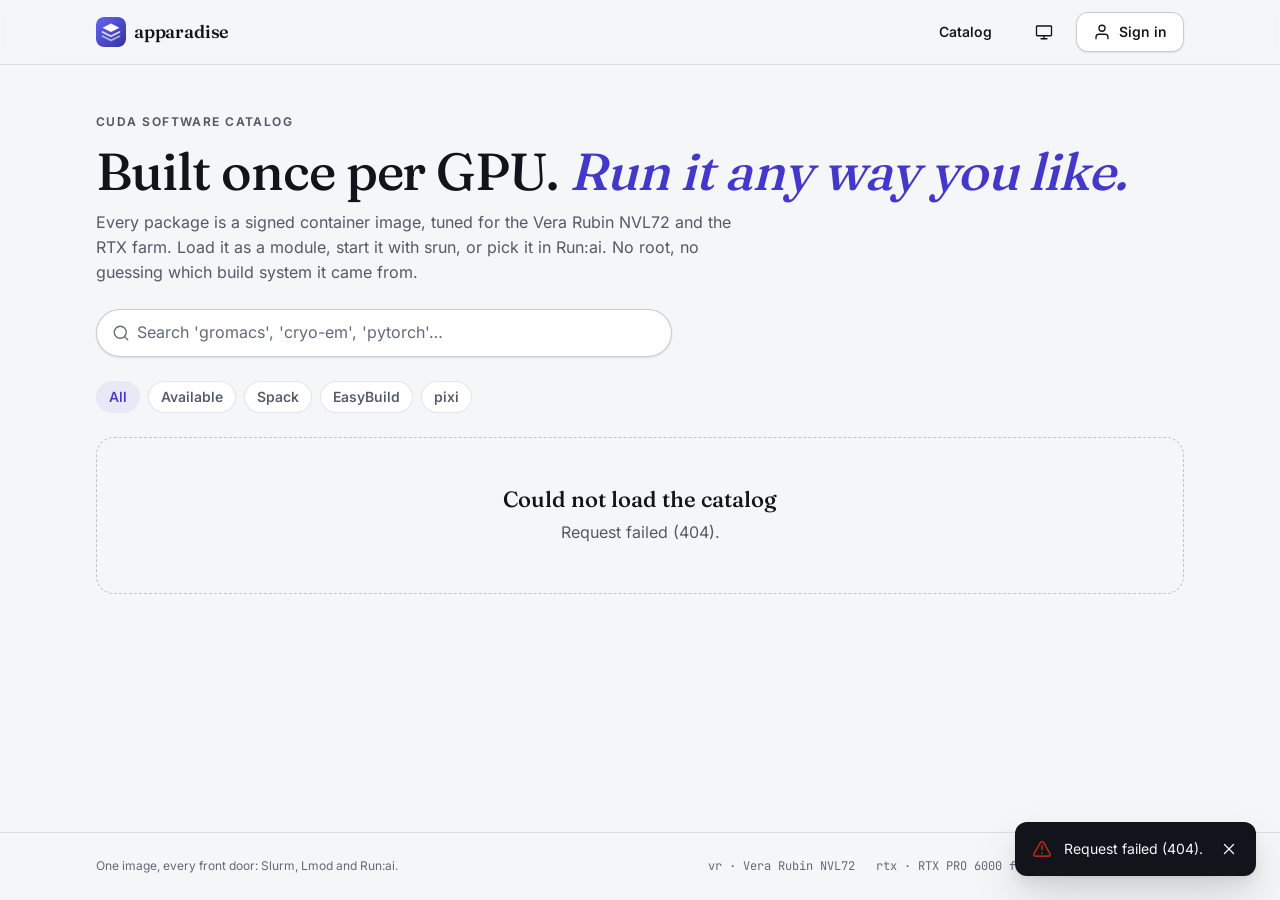
==== web/static/index.html @ 1a0aff16 "Add web app skeleton: settings, DB model, AD login, catalog API and UI Phase 0 foundations plus the " ====
<!doctype html>
<html lang="en">
<head>
  <meta charset="utf-8">
  <meta name="viewport" content="width=device-width, initial-scale=1, viewport-fit=cover">
  <title>apparadise</title>
  <meta name="description" content="CUDA software for the Vera Rubin and RTX clusters, as modules and containers.">
  <meta name="color-scheme" content="light dark">
  <meta name="theme-color" content="#f5f6f8" media="(prefers-color-scheme: light)">
  <meta name="theme-color" content="#08090c" media="(prefers-color-scheme: dark)">
  <link rel="icon" href="img/mark.svg" type="image/svg+xml">
  <link rel="preload" href="fonts/inter.woff2" as="font" type="font/woff2" crossorigin>
  <link rel="stylesheet" href="css/tokens.css">
  <link rel="stylesheet" href="css/base.css">
  <link rel="stylesheet" href="css/components.css">
  <link rel="stylesheet" href="css/login.css">
  <link rel="stylesheet" href="css/app.css">
  <link rel="stylesheet" href="css/catalog.css">
  <script src="js/theme.js"></script>
  <script type="module" src="js/app.js"></script>
</head>
<body>
  <div id="app" aria-live="polite"></div>
  <noscript><p>apparadise needs JavaScript. Please enable it and reload.</p></noscript>
</body>
</html>
---- web/static/css/tokens.css ----
/* Design tokens. Every colour, space, radius, shadow, type size and motion value
   used anywhere in the app comes from here; components never hard-code them.

   Light/dark: colours use light-dark(), driven by `color-scheme`. That follows
   prefers-color-scheme by default, and <html data-theme="light|dark"> forces it
   (set by js/theme.js). */

@font-face {
  font-family: "Inter";
  src: url("../fonts/inter.woff2") format("woff2");
  font-weight: 100 900;
  font-display: swap;
}
@font-face {
  font-family: "JetBrains Mono";
  src: url("../fonts/jbmono.woff2") format("woff2");
  font-weight: 100 800;
  font-display: swap;
}
@font-face {
  font-family: "Fraunces";
  src: url("../fonts/fraunces.woff2") format("woff2");
  font-weight: 100 900;
  font-display: swap;
}

/* Animated glow position on the login stage (progressive enhancement). */
@property --glow-x {
  syntax: "<percentage>";
  inherits: false;
  initial-value: 30%;
}
@property --glow-y {
  syntax: "<percentage>";
  inherits: false;
  initial-value: 20%;
}

:root {
  color-scheme: light dark;

  /* Brand. One accent: indigo #4f46e5. White on it is 6.3:1; text-sized accent
     uses a deeper tone on light surfaces and a lighter one on dark (both >= 4.5:1). */
  --accent: #4f46e5;
  --accent-hover: #4338ca;
  --accent-press: #3730a3;
  --on-accent: #ffffff;
  --accent-text: light-dark(#4338ca, #a5b4fc);
  --accent-soft: light-dark(rgb(79 70 229 / 0.08), rgb(129 140 248 / 0.16));
  --accent-ring: light-dark(#4f46e5, #a5b4fc);

  /* Neutrals (warm, derived; not any institutional palette). */
  --bg: light-dark(#f5f6f8, #08090c);
  --surface: light-dark(#ffffff, #111318);
  --surface-2: light-dark(#eef0f4, #191c23);
  --surface-sunken: light-dark(#e9ecf1, #0c0d11);
  --text: light-dark(#11141a, #eef1f6);
  --text-muted: light-dark(#525a68, #a0a8b8);
  --text-faint: light-dark(#626a78, #8a92a3);
  --border: light-dark(rgb(17 20 26 / 0.11), rgb(240 245 255 / 0.11));
  --border-strong: light-dark(rgb(17 20 26 / 0.22), rgb(240 245 255 / 0.24));

  /* Status */
  --danger: light-dark(#b42318, #ff8f85);
  --danger-bg: light-dark(#fef1ef, rgb(255 110 95 / 0.12));
  --danger-solid: #b42318;
  --on-danger: #ffffff;
  --danger-press: #9a1d13;
  --knob: #ffffff;
  --avatar-from: #6366f1;
  --avatar-to: #4338ca;
  --on-avatar: #ffffff;
  --success: light-dark(#0b6b3a, #5fd897);
  --success-bg: light-dark(#eaf7ef, rgb(95 216 151 / 0.12));
  --warn: light-dark(#8a4b00, #f5b85c);
  --warn-bg: light-dark(#fff4e0, rgb(245 184 92 / 0.12));
  --info: light-dark(#1d5fa8, #8cc4ff);
  --info-bg: light-dark(#e9f2fd, rgb(140 196 255 / 0.12));
  --pending: light-dark(#8b93a3, #5d6577);

  /* Code panel */
  --code-bg: light-dark(#fafbfc, #0b0c10);
  --code-text: light-dark(#1f2430, #e3e8f0);
  --syn-comment: light-dark(#626a78, #8a92a3);
  --syn-section: light-dark(#4338ca, #a5b4fc);
  --syn-key: light-dark(#11141a, #eef1f6);
  --syn-value: light-dark(#0b6b3a, #7fdcaa);
  --syn-punct: light-dark(#626a78, #8a92a3);

  /* Login stage is always dark. */
  --stage: #05060a;
  --stage-text: #eef1f6;
  --stage-muted: #a0a8b8;

  /* Type */
  --font-sans: "Inter", ui-sans-serif, system-ui, -apple-system, "Segoe UI", Roboto, sans-serif;
  --font-display: "Fraunces", ui-serif, Georgia, "Times New Roman", serif;
  --font-mono: "JetBrains Mono", ui-monospace, "SF Mono", Menlo, Consolas, monospace;
  --fs-xs: 0.75rem;
  --fs-sm: 0.875rem;
  --fs-md: 1rem;
  --fs-lg: 1.125rem;
  --fs-xl: 1.375rem;
  --fs-2xl: clamp(1.625rem, 1.3rem + 1.2vw, 2.25rem);
  --fs-3xl: clamp(2rem, 1.5rem + 2.2vw, 3.25rem);
  --lh-tight: 1.15;
  --lh-body: 1.55;

  /* Space (4px base), radii */
  --sp-1: 0.25rem;
  --sp-2: 0.5rem;
  --sp-3: 0.75rem;
  --sp-4: 1rem;
  --sp-5: 1.5rem;
  --sp-6: 2rem;
  --sp-7: 3rem;
  --sp-8: 4.5rem;
  --gutter: 1rem;
  --r-sm: 0.5rem;
  --r-md: 0.75rem;
  --r-lg: 1.125rem;
  --r-xl: 1.5rem;
  --r-pill: 999px;
  --header-h: 4rem;
  --content-w: 72rem;
  --content-w-full: 100%; /* workspace: the whole window, two columns */

  /* Layered soft shadows */
  --sh-1: 0 1px 1px rgb(20 12 5 / 0.04), 0 1px 3px rgb(20 12 5 / 0.06);
  --sh-2: 0 1px 2px rgb(20 12 5 / 0.04), 0 4px 8px rgb(20 12 5 / 0.05),
    0 12px 24px rgb(20 12 5 / 0.06);
  --sh-3: 0 2px 4px rgb(20 12 5 / 0.04), 0 8px 16px rgb(20 12 5 / 0.07),
    0 24px 48px rgb(20 12 5 / 0.12);
  --sh-inset: inset 0 1px 0 rgb(255 255 255 / 0.5);

  /* Motion */
  --dur-fast: 120ms;
  --dur: 220ms;
  --dur-slow: 480ms;
  --ease-out: cubic-bezier(0.2, 0.8, 0.2, 1);
  --ease-in-out: cubic-bezier(0.65, 0, 0.35, 1);
  --ease-spring: cubic-bezier(0.34, 1.4, 0.64, 1);
}

:root[data-theme="light"] {
  color-scheme: light;
}
:root[data-theme="dark"] {
  color-scheme: dark;
}

@media (prefers-color-scheme: dark) {
  :root:not([data-theme="light"]) {
    --sh-1: 0 1px 1px rgb(0 0 0 / 0.4), 0 1px 3px rgb(0 0 0 / 0.5);
    --sh-2: 0 1px 2px rgb(0 0 0 / 0.4), 0 6px 12px rgb(0 0 0 / 0.45),
      0 16px 32px rgb(0 0 0 / 0.4);
    --sh-3: 0 2px 4px rgb(0 0 0 / 0.4), 0 12px 24px rgb(0 0 0 / 0.5),
      0 32px 64px rgb(0 0 0 / 0.55);
    --sh-inset: inset 0 1px 0 rgb(255 255 255 / 0.05);
  }
}
:root[data-theme="dark"] {
  --sh-1: 0 1px 1px rgb(0 0 0 / 0.4), 0 1px 3px rgb(0 0 0 / 0.5);
  --sh-2: 0 1px 2px rgb(0 0 0 / 0.4), 0 6px 12px rgb(0 0 0 / 0.45), 0 16px 32px rgb(0 0 0 / 0.4);
  --sh-3: 0 2px 4px rgb(0 0 0 / 0.4), 0 12px 24px rgb(0 0 0 / 0.5), 0 32px 64px rgb(0 0 0 / 0.55);
  --sh-inset: inset 0 1px 0 rgb(255 255 255 / 0.05);
}

@media (min-width: 40em) {
  :root {
    --gutter: 1.5rem;
  }
}
@media (min-width: 64em) {
  :root {
    --gutter: 2rem;
  }
}

@media (prefers-reduced-motion: reduce) {
  :root {
    --dur-fast: 0.01ms;
    --dur: 0.01ms;
    --dur-slow: 0.01ms;
  }
}
---- web/static/css/base.css ----
/* Reset, typography, focus, shared primitives (buttons, fields, cards, chips). */

*,
*::before,
*::after {
  box-sizing: border-box;
}
html {
  -webkit-text-size-adjust: 100%;
  text-size-adjust: 100%;
  background: var(--bg);
}
body {
  margin: 0;
  min-height: 100dvh;
  background: var(--bg);
  color: var(--text);
  font: 400 var(--fs-md) / var(--lh-body) var(--font-sans);
  font-feature-settings: "cv11", "ss03";
  -webkit-font-smoothing: antialiased;
  overflow-wrap: break-word;
}
h1, h2, h3, p { margin: 0; }
h1, h2, h3 { line-height: var(--lh-tight); text-wrap: balance; }
p { text-wrap: pretty; }
a { color: var(--accent-text); text-underline-offset: 0.2em; }
button, input, select, textarea { font: inherit; color: inherit; }
[hidden] { display: none !important; }
code, kbd, samp { font-family: var(--font-mono); font-size: 0.92em; }
::selection { background: var(--accent); color: var(--on-accent); }

:focus-visible {
  outline: 2px solid var(--accent-ring);
  outline-offset: 2px;
  border-radius: var(--r-sm);
}

.visually-hidden {
  position: absolute !important;
  width: 1px; height: 1px;
  overflow: hidden;
  clip-path: inset(50%);
  white-space: nowrap;
}

.skip-link {
  position: fixed; top: var(--sp-2); left: var(--sp-2); z-index: 100;
  padding: var(--sp-2) var(--sp-4);
  background: var(--accent); color: var(--on-accent);
  border-radius: var(--r-sm);
  translate: 0 -200%;
}
.skip-link:focus { translate: 0 0; }

/* Buttons */
.btn {
  --_bg: var(--surface);
  --_fg: var(--text);
  --_bd: var(--border-strong);
  display: inline-flex; align-items: center; justify-content: center; gap: var(--sp-2);
  min-height: 2.5rem;
  padding: 0 var(--sp-4);
  border: 1px solid var(--_bd);
  border-radius: var(--r-md);
  background: var(--_bg);
  color: var(--_fg);
  font-size: var(--fs-sm); font-weight: 560; letter-spacing: 0.005em;
  cursor: pointer;
  box-shadow: var(--sh-1);
  transition: background-color var(--dur-fast), border-color var(--dur-fast),
    transform var(--dur-fast) var(--ease-out), box-shadow var(--dur);
  -webkit-tap-highlight-color: transparent;
}
.btn:hover { --_bg: var(--surface-2); }
.btn:active { transform: translateY(1px) scale(0.99); box-shadow: none; }
.btn[disabled], .btn[aria-disabled="true"] { opacity: 0.55; cursor: not-allowed; transform: none; }
.btn-primary {
  --_bg: var(--accent); --_fg: var(--on-accent); --_bd: transparent;
  background-image: linear-gradient(180deg, rgb(255 255 255 / 0.16), rgb(255 255 255 0) 60%);
  box-shadow: 0 1px 2px rgb(30 27 90 / 0.35), 0 6px 16px -6px rgb(79 70 229 / 0.55),
    inset 0 1px 0 rgb(255 255 255 / 0.22);
}
.btn-primary:hover { --_bg: var(--accent-hover); }
.btn-primary:active { --_bg: var(--accent-press); }
.btn-danger { --_bg: var(--danger-solid); --_fg: var(--on-danger); --_bd: transparent; }
.btn-danger:hover { --_bg: var(--danger-press); }
.btn-ghost { --_bg: transparent; --_bd: transparent; box-shadow: none; }
.btn-ghost:hover { --_bg: var(--surface-2); }
.btn-icon { width: 2.5rem; padding: 0; }
.btn-lg { min-height: 3rem; font-size: var(--fs-md); border-radius: var(--r-md); }
.btn svg, .icon { width: 1.125rem; height: 1.125rem; flex: none; fill: none; stroke: currentColor;
  stroke-width: 1.75; stroke-linecap: round; stroke-linejoin: round; }

.spinner {
  width: 1.1em; height: 1.1em; border-radius: 50%;
  border: 2px solid currentColor; border-right-color: transparent;
  animation: spin 700ms linear infinite;
}
@keyframes spin { to { rotate: 360deg; } }

/* Fields */
.field { display: grid; gap: var(--sp-2); }
.field > label, .label { font-size: var(--fs-sm); font-weight: 560; color: var(--text); }
.input {
  width: 100%; min-height: 3rem; padding: 0 var(--sp-4);
  border: 1px solid var(--border-strong); border-radius: var(--r-md);
  background: var(--surface); color: var(--text);
  box-shadow: inset 0 1px 2px rgb(0 0 0 / 0.04);
  transition: border-color var(--dur-fast), box-shadow var(--dur);
}
.input::placeholder { color: var(--text-faint); }
.input:hover { border-color: var(--text-faint); }
.input:focus-visible {
  outline: none; border-color: var(--accent-ring);
  box-shadow: 0 0 0 3px var(--accent-soft), 0 0 0 1px var(--accent-ring);
}
.input[aria-invalid="true"] { border-color: var(--danger); }

/* Cards, chips */
.card {
  background: var(--surface);
  border: 1px solid var(--border);
  border-radius: var(--r-lg);
  box-shadow: var(--sh-2), var(--sh-inset);
}
.chip {
  display: inline-flex; align-items: center; gap: var(--sp-2);
  padding: 0.2rem 0.6rem; border-radius: var(--r-pill);
  font-size: var(--fs-xs); font-weight: 600; letter-spacing: 0.04em; text-transform: uppercase;
  background: var(--surface-2); color: var(--text-muted);
  border: 1px solid var(--border);
}
.chip-accent { background: var(--accent-soft); color: var(--accent-text); border-color: transparent; }
.chip .dot { width: 0.4rem; height: 0.4rem; border-radius: 50%; background: currentColor; }

@media (prefers-reduced-motion: reduce) {
  *, *::before, *::after {
    animation-duration: 0.01ms !important;
    animation-iteration-count: 1 !important;
    animation-delay: 0s !important;
    transition-duration: 0.01ms !important;
    scroll-behavior: auto !important;
  }
  .spinner { animation: none; border-right-color: currentColor; opacity: 0.6; }
}
@media (forced-colors: active) {
  .btn-primary { border-color: ButtonText; }
}
---- web/static/css/components.css ----
/* Web components. They render into the light DOM (no Shadow DOM) so that the
   global design tokens, focus styles and light/dark switching apply with no
   plumbing; their class names are prefixed to avoid collisions. */

/* ---- secret-field --------------------------------------------------------- */
secret-field { display: block; }
.sf { display: grid; gap: var(--sp-2); }
.sf-row {
  position: relative; overflow: hidden;
  display: flex; align-items: center; gap: var(--sp-1);
  min-height: 3rem; padding: 0 var(--sp-2) 0 var(--sp-4);
  border: 1px solid var(--border-strong); border-radius: var(--r-md);
  background: var(--surface-sunken);
}
.sf-value {
  flex: 1; min-width: 0; overflow-x: auto; white-space: nowrap; scrollbar-width: none;
  font: 500 var(--fs-sm) / 3rem var(--font-mono);
  user-select: all;
}
.sf-value::-webkit-scrollbar { display: none; }
.sf[data-revealed="false"] .sf-value { letter-spacing: 0.18em; color: var(--text-muted); user-select: none; }
.sf-btn { position: relative; }
.sf-btn[data-done="true"] { color: var(--accent-text); }
.sf-timer {
  position: absolute; inset: auto 0 0 0; height: 2px; background: var(--accent);
  transform-origin: left; transform: scaleX(0);
}
.sf[data-revealed="true"] .sf-timer {
  animation: sf-drain var(--sf-ttl, 15s) linear forwards;
}
@keyframes sf-drain { from { transform: scaleX(1); } to { transform: scaleX(0); } }
.sf-hint { font-size: var(--fs-xs); color: var(--text-muted); }

/* ---- code-panel ------------------------------------------------------------ */
code-panel { display: block; container-type: inline-size; }
.cp {
  border: 1px solid var(--border); border-radius: var(--r-lg);
  background: var(--code-bg); overflow: hidden; box-shadow: var(--sh-2);
}
.cp-bar {
  display: flex; align-items: center; justify-content: space-between; gap: var(--sp-2);
  padding: 0 var(--sp-2) 0 var(--sp-2);
  background: var(--surface-2); border-bottom: 1px solid var(--border);
}
.cp-tabs { display: flex; flex: 1; min-width: 0; gap: var(--sp-1); overflow-x: auto; scrollbar-width: none; padding-top: var(--sp-2); }
.cp-tab {
  position: relative; padding: var(--sp-2) var(--sp-3) var(--sp-3);
  border: 0; background: none; cursor: pointer; white-space: nowrap;
  font: 500 var(--fs-xs) / 1 var(--font-mono); color: var(--text-muted);
  border-radius: var(--r-sm) var(--r-sm) 0 0;
  transition: color var(--dur-fast);
}
.cp-tab:hover { color: var(--text); }
.cp-tab[aria-selected="true"] { color: var(--text); }
.cp-tab::after {
  content: ""; position: absolute; inset: auto var(--sp-3) 0; height: 2px; border-radius: 2px;
  background: var(--accent); transform: scaleX(0); transition: transform var(--dur) var(--ease-out);
}
.cp-tab[aria-selected="true"]::after { transform: scaleX(1); }
.cp-actions { display: flex; gap: var(--sp-1); padding: var(--sp-1) 0; }
.cp-actions .btn { min-height: 2rem; padding: 0 var(--sp-3); font-size: var(--fs-xs); }
.cp-actions .btn[data-done="true"] { color: var(--accent-text); }
.cp-body { margin: 0; padding: var(--sp-4) var(--sp-5); overflow-x: auto; tab-size: 2;
  font: 400 var(--fs-sm) / 1.7 var(--font-mono); color: var(--code-text); }
.cp-body code { font: inherit; }
.cp-hint { padding: var(--sp-2) var(--sp-4); border-top: 1px solid var(--border);
  font-size: var(--fs-xs); color: var(--text-muted); }
@container (max-width: 30rem) {
  .cp-actions .btn .cp-label { display: none; }
  .cp-actions .btn { width: 2rem; padding: 0; }
  .cp-body { padding-inline: var(--sp-4); }
  .cp-tab { padding-inline: var(--sp-2); }
}
@container (max-width: 24rem) {
  .cp-bar { flex-wrap: wrap; }
  .cp-tabs { flex-basis: 100%; }
  .cp-actions { margin-left: auto; }
  .cp-tab::after { inset-inline: var(--sp-2); }
}
.syn-comment { color: var(--syn-comment); font-style: italic; }
.syn-section { color: var(--syn-section); font-weight: 600; }
.syn-key { color: var(--syn-key); }
.syn-punct { color: var(--syn-punct); }
.syn-value { color: var(--syn-value); }

/* ---- toast-region ----------------------------------------------------------- */
toast-region {
  position: fixed; z-index: 90; inset: auto var(--gutter) var(--sp-5) var(--gutter);
  display: grid; justify-items: center; gap: var(--sp-2); pointer-events: none;
}
@media (min-width: 40em) {
  toast-region { inset: auto var(--sp-5) var(--sp-5) auto; justify-items: end; }
}
.toast {
  pointer-events: auto; display: flex; align-items: center; gap: var(--sp-3);
  max-width: min(26rem, 100%); padding: var(--sp-3) var(--sp-3) var(--sp-3) var(--sp-4);
  border-radius: var(--r-md); border: 1px solid var(--border);
  background: var(--text); color: var(--bg); box-shadow: var(--sh-3);
  font-size: var(--fs-sm);
  animation: toast-in var(--dur-slow) var(--ease-spring) both;
}
.toast[data-leaving="true"] { animation: toast-out var(--dur) var(--ease-in-out) forwards; }
.toast-icon { width: 1.25rem; height: 1.25rem; flex: none; stroke: var(--accent-ring); fill: none;
  stroke-width: 2; stroke-linecap: round; stroke-linejoin: round; }
.toast[data-kind="error"] .toast-icon { stroke: var(--danger-solid); }
.toast-msg { flex: 1; }
.toast .btn { min-height: 1.75rem; width: 1.75rem; color: inherit; --_bg: transparent; }
.toast .btn:hover { --_bg: rgb(128 128 128 / 0.25); }
@keyframes toast-in { from { opacity: 0; translate: 0 0.75rem; scale: 0.96; } }
@keyframes toast-out { to { opacity: 0; translate: 0 0.5rem; scale: 0.98; } }

/* ---- confirm-dialog --------------------------------------------------------- */
confirm-dialog { display: contents; }
.cd {
  width: min(28rem, calc(100vw - 2 * var(--gutter))); padding: 0;
  border: 1px solid var(--border); border-radius: var(--r-xl);
  background: var(--surface); color: var(--text); box-shadow: var(--sh-3);
}
.cd::backdrop { background: rgb(8 6 4 / 0.55); backdrop-filter: blur(3px); }
.cd[open] { animation: cd-in var(--dur-slow) var(--ease-spring); }
.cd[open]::backdrop { animation: cd-fade var(--dur) ease-out; }
@keyframes cd-in { from { opacity: 0; translate: 0 1rem; scale: 0.96; } }
@keyframes cd-fade { from { opacity: 0; } }
.cd form { display: grid; gap: var(--sp-4); padding: var(--sp-5); }
.cd h2 { font-size: var(--fs-xl); font-family: var(--font-display); font-weight: 560; }
.cd-msg { color: var(--text-muted); font-size: var(--fs-sm); }
.cd-msg strong { color: var(--text); font-family: var(--font-mono); font-weight: 600; }
.cd-actions { display: flex; justify-content: flex-end; gap: var(--sp-2); flex-wrap: wrap; }
.cd[data-danger="true"] h2::before {
  content: ""; display: block; width: 2rem; height: 3px; margin-bottom: var(--sp-3);
  border-radius: 3px; background: var(--danger-solid);
}

/* Names in dialogs: no awkward breaks at hyphens; very long names wrap anywhere. */
.nm { white-space: nowrap; }
.nm-long { white-space: normal; overflow-wrap: anywhere; }

/* menu-button: trigger plus action menu (popover, bottom sheet on phones) */
menu-button { display: inline-block; position: relative; }
.mb-caret { width: 0.85rem; height: 0.85rem; opacity: 0.7; transition: transform var(--dur-fast) var(--ease-out); }
menu-button[data-open="true"] .mb-caret { transform: rotate(180deg); }
.mb-menu {
  position: fixed; inset: auto; margin: 0; z-index: 60; min-width: 15rem; max-width: min(22rem, calc(100vw - 1rem));
  overflow-y: auto; overscroll-behavior: contain; padding: var(--sp-1);
  background: var(--surface); color: var(--text); border: 1px solid var(--border-strong);
  border-radius: var(--r-md); box-shadow: var(--sh-3); text-align: left;
}
.mb-menu[hidden] { display: none; }
.mb-menu:focus { outline: none; }
@media (prefers-reduced-motion: no-preference) {
  .mb-menu:not([hidden]) { animation: mb-in var(--dur) var(--ease-out); transform-origin: top right; }
  .mb-menu[data-up="true"] { transform-origin: bottom right; }
  .mb-menu[data-sheet="true"]:not([hidden]) { animation: mb-sheet var(--dur) var(--ease-out); }
}
@keyframes mb-in { from { opacity: 0; transform: translateY(-4px) scale(0.97); } }
@keyframes mb-sheet { from { opacity: 0; transform: translateY(1.5rem); } }
.mb-item {
  all: unset; box-sizing: border-box; display: flex; align-items: center; gap: var(--sp-3); width: 100%;
  min-height: 2.5rem; padding: var(--sp-2) var(--sp-3); border-radius: var(--r-sm);
  font: inherit; font-size: var(--fs-sm); font-weight: 550; color: var(--text); cursor: pointer;
}
.mb-item:hover, .mb-item:focus-visible { background: var(--accent-soft); }
.mb-item:focus-visible { outline: 2px solid var(--accent); outline-offset: -2px; }
.mb-item .mb-ic { flex: none; width: 1.1rem; height: 1.1rem; color: var(--text-muted); }
.mb-text { display: grid; gap: 1px; min-width: 0; flex: 1 1 auto; }
.mb-hint { font-size: var(--fs-xs); font-weight: 450; color: var(--text-muted); }
.mb-badge {
  flex: none; min-width: 1.4rem; padding: 0 0.4rem; border-radius: var(--r-pill); text-align: center;
  font-size: var(--fs-xs); font-weight: 650; font-variant-numeric: tabular-nums; line-height: 1.4rem;
  background: var(--surface-2); color: var(--text); border: 1px solid var(--border);
}
.mb-item[aria-disabled="true"] { cursor: not-allowed; }
.mb-item[aria-disabled="true"] .mb-name, .mb-item[aria-disabled="true"] .mb-ic { opacity: 0.55; }
.mb-item[aria-disabled="true"]:hover { background: none; }
.mb-item[data-danger="true"], .mb-item[data-danger="true"] .mb-ic { color: var(--danger); }
.mb-item[data-danger="true"]:hover, .mb-item[data-danger="true"]:focus-visible { background: var(--danger-bg); }
.mb-sep { height: 1px; margin: var(--sp-1) var(--sp-2); background: var(--border); }
@media (max-width: 34em) {
  .mb-menu[data-sheet="true"] {
    left: 0; right: 0; bottom: 0; top: auto; width: 100%; max-width: none; max-height: 80dvh;
    border-radius: var(--r-lg) var(--r-lg) 0 0; border-bottom: 0;
    padding: var(--sp-2) var(--sp-2) calc(var(--sp-3) + env(safe-area-inset-bottom));
  }
  .mb-menu[data-sheet="true"]::before { content: ""; display: block; width: 2.5rem; height: 4px; margin: var(--sp-1) auto var(--sp-2); border-radius: var(--r-pill); background: var(--border-strong); }
  .mb-menu[data-sheet="true"] .mb-item { min-height: 3rem; font-size: var(--fs-md); }
}
.mb-menu::backdrop { background: transparent; }
@media (max-width: 34em) { .mb-menu[data-sheet="true"]::backdrop { background: rgb(10 8 5 / 0.45); } }
---- web/static/css/login.css ----
/* Login: a deep black stage with a slow indigo glow, subtle grain, a crisp card. */

.login {
  position: relative; isolation: isolate; overflow: hidden;
  min-height: 100dvh; display: grid; place-items: center;
  padding: var(--sp-6) var(--gutter);
  background: var(--stage); color: var(--stage-text);
}
.login::before { /* the glow */
  content: ""; position: absolute; inset: -20%; z-index: -2;
  background:
    radial-gradient(42% 38% at var(--glow-x) var(--glow-y), rgb(79 70 229 / 0.7), transparent 70%),
    radial-gradient(36% 34% at calc(100% - var(--glow-x)) calc(100% - var(--glow-y)), rgb(129 140 248 / 0.22), transparent 70%),
    radial-gradient(60% 50% at 50% 110%, rgb(79 70 229 / 0.18), transparent 70%);
  filter: blur(30px);
  animation: glow-drift 26s ease-in-out infinite alternate;
}
.login::after { /* grain */
  content: ""; position: absolute; inset: 0; z-index: -1; pointer-events: none;
  background: url("../img/grain.svg"); opacity: 0.07; mix-blend-mode: overlay;
}
@keyframes glow-drift {
  0%   { --glow-x: 22%; --glow-y: 18%; }
  50%  { --glow-x: 62%; --glow-y: 34%; }
  100% { --glow-x: 38%; --glow-y: 8%; }
}

.login-wrap { width: min(24.5rem, 100%); display: grid; gap: var(--sp-6); justify-items: center;
  animation: rise var(--dur-slow) var(--ease-out) both; }
@keyframes rise { from { opacity: 0; translate: 0 1rem; } }

.brand { display: flex; align-items: center; gap: var(--sp-3); }
.brand img { width: 2.25rem; height: 2.25rem; border-radius: 0.6rem; box-shadow: 0 6px 24px rgb(79 70 229 / 0.45); }
.brand-name { font: 560 var(--fs-xl) / 1 var(--font-display); letter-spacing: -0.01em; font-variation-settings: "opsz" 48; }
.login .brand-name { color: var(--stage-text); }
.login-tag { color: var(--stage-muted); font-size: var(--fs-sm); text-align: center; margin-top: calc(-1 * var(--sp-3)); }

.login-card {
  width: 100%; display: grid; gap: var(--sp-5); padding: var(--sp-6) var(--sp-5);
  border-radius: var(--r-xl); background: var(--surface); color: var(--text);
  border: 1px solid var(--border);
  box-shadow: 0 0 0 1px rgb(255 255 255 / 0.04), 0 2px 4px rgb(0 0 0 / 0.3),
    0 24px 60px -12px rgb(0 0 0 / 0.7), 0 0 80px -20px rgb(79 70 229 / 0.35);
}
.login-card h1 { font: 500 var(--fs-2xl) / 1.1 var(--font-display); letter-spacing: -0.015em;
  font-variation-settings: "opsz" 72; }
.login-card h1 + p { margin-top: var(--sp-2); color: var(--text-muted); font-size: var(--fs-sm); }
.login-form { display: grid; gap: var(--sp-4); }
.login-card.shake { animation: shake 420ms var(--ease-in-out); }
@keyframes shake {
  15%, 55% { translate: -7px 0; } 35%, 75% { translate: 7px 0; } 95% { translate: -2px 0; }
}
.form-error {
  display: flex; gap: var(--sp-2); align-items: flex-start;
  padding: var(--sp-3) var(--sp-3); border-radius: var(--r-md);
  background: var(--danger-bg); color: var(--danger); font-size: var(--fs-sm);
  border: 1px solid color-mix(in srgb, var(--danger) 30%, transparent);
  animation: rise var(--dur) var(--ease-out) both;
}
.form-error .icon { margin-top: 0.1rem; }
.login-foot { color: var(--stage-muted); font-size: var(--fs-xs); text-align: center; }

@media (prefers-reduced-motion: reduce) {
  .login::before { animation: none; }
  .login-card.shake { animation: none; outline: 2px solid var(--danger); }
}
---- web/static/css/app.css ----
/* Page shell: header, main, footer. */

.shell { min-height: 100dvh; display: grid; grid-template-rows: auto 1fr auto; }
.hdr {
  position: sticky; top: 0; z-index: 20;
  background: color-mix(in srgb, var(--bg) 82%, transparent);
  backdrop-filter: saturate(1.6) blur(14px);
  border-bottom: 1px solid var(--border);
}
.hdr-in {
  max-width: var(--content-w); margin-inline: auto; height: var(--header-h);
  padding-inline: var(--gutter); display: flex; align-items: center; gap: var(--sp-3);
}
.hdr .brand { margin-right: auto; text-decoration: none; color: var(--text); }
.hdr .brand img { width: 1.875rem; height: 1.875rem; border-radius: 0.5rem; box-shadow: none; }
.hdr .brand-name { font-size: var(--fs-lg); color: var(--text); }


/* User menu */
.user { position: relative; }
.user-btn {
  display: inline-flex; align-items: center; gap: var(--sp-2); min-height: 2.5rem;
  padding: 0.25rem 0.75rem 0.25rem 0.25rem; border-radius: var(--r-pill);
  border: 1px solid var(--border); background: var(--surface); cursor: pointer; box-shadow: var(--sh-1);
  transition: border-color var(--dur-fast), background-color var(--dur-fast);
}
.user-btn:hover { border-color: var(--border-strong); }
.avatar {
  display: grid; place-items: center; width: 2rem; height: 2rem; border-radius: 50%;
  background: linear-gradient(145deg, var(--avatar-from), var(--avatar-to)); color: var(--on-avatar);
  font-size: var(--fs-xs); font-weight: 650; letter-spacing: 0.02em;
}
.user-name { font-size: var(--fs-sm); font-weight: 560; max-width: 10rem; overflow: hidden;
  text-overflow: ellipsis; white-space: nowrap; }
@media (max-width: 34em) { .user-name { display: none; } .user-btn { padding-right: 0.25rem; } }
.menu {
  position: fixed; inset: calc(var(--header-h) - 0.5rem) var(--gutter) auto auto; margin: 0;
  width: min(17rem, calc(100vw - 2 * var(--gutter))); padding: var(--sp-2);
  border: 1px solid var(--border); border-radius: var(--r-lg); background: var(--surface);
  color: var(--text); box-shadow: var(--sh-3);
}
.menu[popover]:popover-open { animation: menu-in var(--dur) var(--ease-out); }
@keyframes menu-in { from { opacity: 0; translate: 0 -0.4rem; scale: 0.97; } }
.menu-who { padding: var(--sp-3); display: grid; gap: 2px; border-bottom: 1px solid var(--border);
  margin-bottom: var(--sp-2); }
.menu-who b { font-weight: 600; } .menu-who span { font-size: var(--fs-sm); color: var(--text-muted);
  overflow: hidden; text-overflow: ellipsis; }
.menu .btn { width: 100%; justify-content: flex-start; }

/* Main */
.main { width: 100%; max-width: var(--content-w); margin-inline: auto;
  padding: var(--sp-6) var(--gutter) var(--sp-8); display: grid; gap: var(--sp-6); align-content: start; }
.hero { display: grid; gap: var(--sp-3); padding-top: var(--sp-4); }
.eyebrow { font-size: var(--fs-xs); font-weight: 650; letter-spacing: 0.12em; text-transform: uppercase;
  color: var(--accent-text); }
.hero h1 { font: 480 var(--fs-3xl) / 1.05 var(--font-display); letter-spacing: -0.02em;
  font-variation-settings: "opsz" 120; }
.hero p { color: var(--text-muted); max-width: 40rem; }

/* Demo pill */
.has-demo { padding-bottom: 4rem; } /* the fixed pill never covers the last content */
.demo-banner {
  position: fixed; inset-block-end: var(--sp-3); inset-inline: 0; margin-inline: auto; width: max-content;
  max-width: calc(100vw - 2 * var(--gutter)); z-index: 40; pointer-events: none;
  padding: var(--sp-1) var(--sp-4); border-radius: var(--r-pill);
  background: var(--surface); color: var(--text-muted);
  border: 1px solid var(--accent-ring); box-shadow: var(--sh-2);
  font-size: var(--fs-xs);
}
.demo-banner strong { color: var(--accent-text); font-weight: 650; letter-spacing: 0.04em; text-transform: uppercase; margin-right: var(--sp-1); }
---- web/static/css/catalog.css ----
/* Catalog list, package page, header extras and footer. All values from tokens.css. */

/* ---- header extras ----------------------------------------------------------- */
.hdr .brand { display: inline-flex; align-items: center; gap: var(--sp-2); font-weight: 650; letter-spacing: -0.01em; }
.hdr-nav { display: flex; gap: var(--sp-1); margin-right: var(--sp-2); }
.hdr-nav a {
  padding: var(--sp-2) var(--sp-3); border-radius: var(--r-pill); color: var(--text-muted);
  font-size: var(--fs-sm); font-weight: 560; text-decoration: none;
  transition: color var(--dur-fast), background-color var(--dur-fast);
}
.hdr-nav a:hover { color: var(--text); background: var(--surface-2); }
.hdr-nav a[aria-current="page"] { color: var(--text); }
.user-wrap { display: inline-flex; align-items: center; gap: var(--sp-2); }
.user-wrap .avatar { width: 1.75rem; height: 1.75rem; }
@media (max-width: 34em) { .hdr-nav { display: none; } .user-wrap .avatar { display: none; } }

.ftr { border-top: 1px solid var(--border); color: var(--text-faint); font-size: var(--fs-xs); }
.ftr-in {
  max-width: var(--content-w); margin-inline: auto; padding: var(--sp-5) var(--gutter);
  display: flex; flex-wrap: wrap; gap: var(--sp-2) var(--sp-5); justify-content: space-between;
}
.ftr-targets { font-family: var(--font-mono); white-space: pre-wrap; }

.mono { font-family: var(--font-mono); font-size: 0.92em; }
.muted { color: var(--text-muted); font-weight: 400; }
.main:focus { outline: none; }

/* ---- hero + search ------------------------------------------------------------ */
.catalog { display: grid; gap: var(--sp-5); }
.hero h1 em { font-style: italic; color: var(--accent-text); }
.search { position: relative; max-width: 36rem; margin-top: var(--sp-3); }
.search-icon { position: absolute; inset-inline-start: var(--sp-4); top: 50%; translate: 0 -50%;
  color: var(--text-faint); pointer-events: none; }
.search-input { padding-inline-start: calc(var(--sp-4) + 1.5rem); min-height: 3rem; font-size: var(--fs-md);
  border-radius: var(--r-pill); box-shadow: var(--sh-1); }

.pkgs-bar { display: flex; flex-wrap: wrap; align-items: center; justify-content: space-between; gap: var(--sp-3); }
.filters { display: flex; flex-wrap: wrap; gap: var(--sp-2); }
.filter {
  font: inherit; font-size: var(--fs-sm); font-weight: 560; cursor: pointer;
  padding: var(--sp-1) var(--sp-3); min-height: 2rem; border-radius: var(--r-pill);
  border: 1px solid var(--border); background: var(--surface); color: var(--text-muted);
  transition: color var(--dur-fast), background-color var(--dur-fast), border-color var(--dur-fast);
}
.filter:hover { color: var(--text); border-color: var(--border-strong); }
.filter[aria-pressed="true"] { background: var(--accent-soft); color: var(--accent-text); border-color: transparent; }
.filter:focus-visible { outline: 2px solid var(--accent-ring); outline-offset: 2px; }
.pkgs-count { color: var(--text-faint); font-size: var(--fs-sm); }

/* ---- package cards ------------------------------------------------------------ */
.pkgs { list-style: none; margin: 0; padding: 0; display: grid; gap: var(--sp-4);
  grid-template-columns: repeat(auto-fill, minmax(min(100%, 19rem), 1fr)); }
.pkg { animation: card-in var(--dur-slow) var(--ease-out) both; }
.pkg:nth-child(2) { animation-delay: 30ms; } .pkg:nth-child(3) { animation-delay: 60ms; }
.pkg:nth-child(4) { animation-delay: 90ms; } .pkg:nth-child(n + 5) { animation-delay: 120ms; }
@keyframes card-in { from { opacity: 0; translate: 0 0.5rem; } }
.pkg-link {
  display: grid; gap: var(--sp-3); height: 100%; padding: var(--sp-5); text-decoration: none; color: var(--text);
  background: var(--surface); border: 1px solid var(--border); border-radius: var(--r-lg);
  box-shadow: var(--sh-1), var(--sh-inset); grid-template-rows: auto 1fr auto;
  transition: box-shadow var(--dur) var(--ease-out), translate var(--dur) var(--ease-out), border-color var(--dur);
}
.pkg-link:hover { box-shadow: var(--sh-2), var(--sh-inset); translate: 0 -2px; border-color: var(--border-strong); }
.pkg-link:focus-visible { outline: 2px solid var(--accent-ring); outline-offset: 3px; }
.pkg-top { display: flex; align-items: center; justify-content: space-between; gap: var(--sp-2); }
.pkg-title { font: 560 var(--fs-lg) / var(--lh-tight) var(--font-sans); letter-spacing: -0.01em; }
.pkg-desc { color: var(--text-muted); font-size: var(--fs-sm); line-height: var(--lh-body);
  display: -webkit-box; -webkit-line-clamp: 3; -webkit-box-orient: vertical; overflow: hidden; }
.pkg-meta { display: flex; flex-wrap: wrap; align-items: center; gap: var(--sp-2) var(--sp-3); }
.pkg-ver { font-family: var(--font-mono); font-size: var(--fs-xs); color: var(--text-muted); }
.pkg-ver-none { font-family: var(--font-sans); color: var(--text-faint); font-style: italic; }
.pkg-skel { min-height: 10.5rem; border-radius: var(--r-lg); border: 1px solid var(--border);
  background: linear-gradient(90deg, var(--surface) 0%, var(--surface-2) 50%, var(--surface) 100%);
  background-size: 200% 100%; animation: shimmer 1.4s linear infinite; }
@keyframes shimmer { from { background-position: 100% 0; } to { background-position: -100% 0; } }

.chip[data-source="spack"]::before, .chip[data-source="easybuild"]::before, .chip[data-source="pixi"]::before {
  content: ""; width: 0.45rem; height: 0.45rem; border-radius: 50%; background: currentColor; opacity: 0.7; }
.chip-warn { background: var(--warn-bg); color: var(--warn); border-color: transparent; }
.chip-warn .icon { width: 0.8rem; height: 0.8rem; }
.chip-tag { text-decoration: none; text-transform: none; letter-spacing: 0; font-weight: 500; }
.chip-tag:hover { color: var(--text); border-color: var(--border-strong); }

/* Target dots: one per target, coloured by status */
.tdots { list-style: none; display: flex; gap: var(--sp-3); margin: 0 0 0 auto; padding: 0; }
.tdot { display: inline-flex; align-items: center; gap: 0.3rem; font-family: var(--font-mono);
  font-size: var(--fs-xs); color: var(--text-faint); --_c: var(--pending); }
.tdot-mark { width: 0.55rem; height: 0.55rem; border-radius: 50%; background: transparent;
  box-shadow: inset 0 0 0 1.5px var(--_c); }
.tdot[data-status="published"] { --_c: var(--success); color: var(--text-muted); }
.tdot[data-status="published"] .tdot-mark { background: var(--_c); }
.tdot[data-status="running"], .tdot[data-status="queued"] { --_c: var(--info); }
.tdot[data-status="running"] .tdot-mark { animation: pulse 1.6s var(--ease-in-out) infinite; }
.tdot[data-status="failed"] { --_c: var(--danger); }
.tdot[data-status="failed"] .tdot-mark { background: var(--_c); }
@keyframes pulse { 50% { box-shadow: inset 0 0 0 1.5px var(--_c), 0 0 0 4px var(--info-bg); } }

.empty { grid-column: 1 / -1; display: grid; gap: var(--sp-2); justify-items: center; text-align: center;
  padding: var(--sp-7) var(--sp-5); border: 1px dashed var(--border-strong); border-radius: var(--r-lg);
  color: var(--text-muted); }
.empty-title { font: 520 var(--fs-xl) / 1.2 var(--font-display); color: var(--text); }

/* ---- package page ------------------------------------------------------------- */
.pkgpage { display: grid; gap: var(--sp-6); }
.back { display: inline-flex; align-items: center; gap: var(--sp-1); width: fit-content;
  color: var(--text-muted); font-size: var(--fs-sm); font-weight: 560; text-decoration: none; }
.back:hover { color: var(--text); }
.back-icon { rotate: 180deg; width: 1rem; height: 1rem; }
.pkgpage-skel { min-height: 16rem; border-radius: var(--r-lg);
  background: linear-gradient(90deg, var(--surface) 0%, var(--surface-2) 50%, var(--surface) 100%);
  background-size: 200% 100%; animation: shimmer 1.4s linear infinite; }
.pkgpage-head { display: grid; gap: var(--sp-4); animation: card-in var(--dur-slow) var(--ease-out) both; }
.pkgpage-title { display: flex; flex-wrap: wrap; align-items: center; gap: var(--sp-3); }
.pkgpage-title h1 { font: 480 var(--fs-3xl) / 1.05 var(--font-display); letter-spacing: -0.02em; }
.lede { color: var(--text-muted); font-size: var(--fs-lg); max-width: 46rem; line-height: var(--lh-body); }
.pkgpage-head .tdots { margin-left: 0; }
.facts { display: grid; grid-template-columns: max-content 1fr; gap: var(--sp-2) var(--sp-5); margin: 0;
  font-size: var(--fs-sm); }
.facts dt { color: var(--text-faint); }
.facts dd { margin: 0; display: flex; flex-wrap: wrap; gap: var(--sp-2); min-width: 0; overflow-wrap: anywhere; }
.exe, .alias code { font-family: var(--font-mono); font-size: var(--fs-xs); padding: 0.1rem 0.4rem;
  border-radius: var(--r-sm); background: var(--surface-2); border: 1px solid var(--border); }
@media (max-width: 34em) { .facts { grid-template-columns: 1fr; } .facts dt { margin-top: var(--sp-2); } }

.section-h { font: 560 var(--fs-xl) / 1.2 var(--font-display); letter-spacing: -0.01em; }
.cmds { display: grid; gap: var(--sp-3); }
.notice { display: flex; gap: var(--sp-3); align-items: flex-start; padding: var(--sp-4) var(--sp-5);
  border-radius: var(--r-lg); background: var(--info-bg); color: var(--text); }
.notice .icon { color: var(--info); margin-top: 0.15rem; }

.versions { display: grid; gap: var(--sp-5); }
.version { display: grid; gap: var(--sp-3); }
.version-h { display: flex; align-items: center; gap: var(--sp-2); font-size: var(--fs-md); font-weight: 600; }
.tcs { display: grid; gap: var(--sp-3); grid-template-columns: repeat(auto-fill, minmax(min(100%, 17rem), 1fr)); }
.tc {
  font: inherit; color: inherit; text-align: start; display: grid; gap: var(--sp-3); align-content: start;
  padding: var(--sp-4) var(--sp-5); border-radius: var(--r-lg); background: var(--surface);
  border: 1px solid var(--border); box-shadow: var(--sh-1);
}
button.tc { cursor: pointer; transition: border-color var(--dur-fast), box-shadow var(--dur) var(--ease-out); }
button.tc:hover { border-color: var(--border-strong); box-shadow: var(--sh-2); }
button.tc[aria-pressed="true"] { border-color: var(--accent-ring); box-shadow: 0 0 0 3px var(--accent-soft), var(--sh-2); }
button.tc:focus-visible { outline: 2px solid var(--accent-ring); outline-offset: 3px; }
.tc[data-status="planned"], .tc[data-status="queued"] { background: var(--surface-sunken); box-shadow: none; }
.tc-head { display: flex; align-items: center; justify-content: space-between; gap: var(--sp-2); }
.tc-name { font-weight: 620; }
.tc-hw { color: var(--text-faint); font-size: var(--fs-xs); }
.tc-note { color: var(--text-muted); font-size: var(--fs-sm); }
.tc-facts { display: grid; grid-template-columns: max-content 1fr; gap: var(--sp-1) var(--sp-3); margin: 0;
  font-size: var(--fs-xs); }
.tc-facts dt { color: var(--text-faint); }
.tc-facts dd { margin: 0; overflow-wrap: anywhere; color: var(--text-muted); }

.status { font-size: var(--fs-xs); font-weight: 650; letter-spacing: 0.04em; text-transform: uppercase;
  padding: 0.15rem 0.55rem; border-radius: var(--r-pill); background: var(--surface-2); color: var(--text-muted); }
.status[data-status="published"] { background: var(--success-bg); color: var(--success); }
.status[data-status="running"], .status[data-status="queued"] { background: var(--info-bg); color: var(--info); }
.status[data-status="failed"] { background: var(--danger-bg); color: var(--danger); }

/* Six pipeline stages as a compact rail */
.stages { list-style: none; margin: 0; padding: 0; display: grid; grid-template-columns: repeat(6, 1fr); gap: 2px; }
.stage { display: grid; gap: 0.3rem; font-size: 0.625rem; color: var(--text-faint); text-transform: lowercase; }
.stage-dot { height: 0.3rem; border-radius: var(--r-pill); background: var(--border); }
.stage[data-state="done"] .stage-dot { background: var(--success); }
.stage[data-state="active"] .stage-dot { background: var(--info); animation: shimmer 1.4s linear infinite; }
.stage[data-state="failed"] .stage-dot { background: var(--danger); }
.stage[data-state="failed"] { color: var(--danger); font-weight: 600; }
@media (max-width: 24em) { .stage span:last-child { display: none; } }
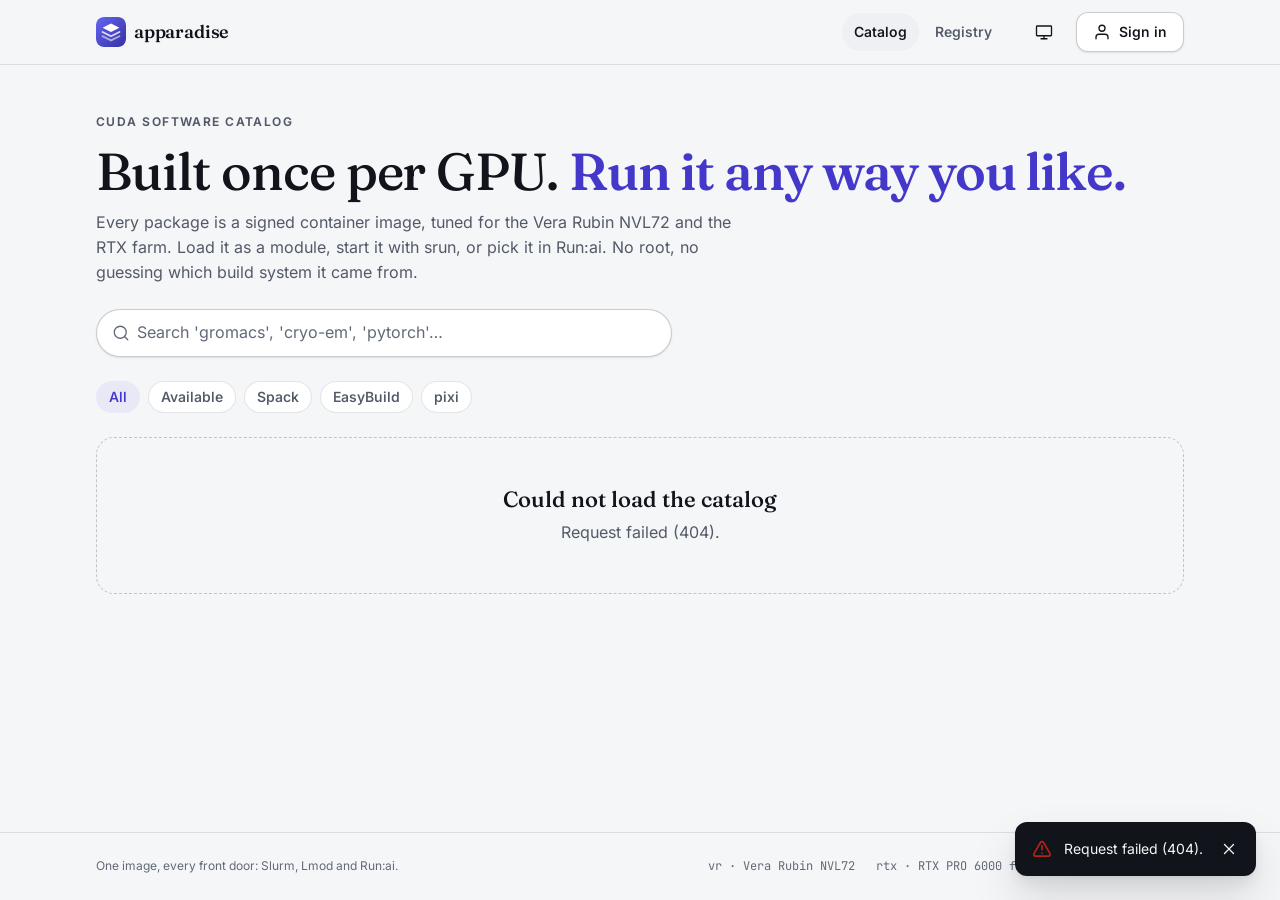
==== commit e148e12c: "Add Registry page: read-only Harbor browser; fake Harbor in the demo - /api/registry and /api/regist" ====
--- a/web/static/index.html
+++ b/web/static/index.html
@@ -16,6 +16,8 @@
   <link rel="stylesheet" href="css/login.css">
   <link rel="stylesheet" href="css/app.css">
   <link rel="stylesheet" href="css/catalog.css">
+  <link rel="stylesheet" href="css/admin.css">
+  <link rel="stylesheet" href="css/registry.css">
   <script src="js/theme.js"></script>
   <script type="module" src="js/app.js"></script>
 </head>
--- a/web/static/css/base.css
+++ b/web/static/css/base.css
@@ -18,6 +18,9 @@
   font: 400 var(--fs-md) / var(--lh-body) var(--font-sans);
   font-feature-settings: "cv11", "ss03";
   -webkit-font-smoothing: antialiased;
+  /* No fake italics or bold: the self-hosted variable fonts have no italic face, and
+     synthesised obliques of them look poor (and crash some headless Chromium builds). */
+  font-synthesis: none;
   overflow-wrap: break-word;
 }
 h1, h2, h3, p { margin: 0; }
--- a/web/static/css/components.css
+++ b/web/static/css/components.css
@@ -77,7 +77,7 @@
   .cp-actions { margin-left: auto; }
   .cp-tab::after { inset-inline: var(--sp-2); }
 }
-.syn-comment { color: var(--syn-comment); font-style: italic; }
+.syn-comment { color: var(--syn-comment); }
 .syn-section { color: var(--syn-section); font-weight: 600; }
 .syn-key { color: var(--syn-key); }
 .syn-punct { color: var(--syn-punct); }
--- a/web/static/css/login.css
+++ b/web/static/css/login.css
@@ -29,7 +29,7 @@
   animation: rise var(--dur-slow) var(--ease-out) both; }
 @keyframes rise { from { opacity: 0; translate: 0 1rem; } }
 
-.brand { display: flex; align-items: center; gap: var(--sp-3); }
+.brand { display: flex; align-items: center; gap: var(--sp-3); text-decoration: none; }
 .brand img { width: 2.25rem; height: 2.25rem; border-radius: 0.6rem; box-shadow: 0 6px 24px rgb(79 70 229 / 0.45); }
 .brand-name { font: 560 var(--fs-xl) / 1 var(--font-display); letter-spacing: -0.01em; font-variation-settings: "opsz" 48; }
 .login .brand-name { color: var(--stage-text); }
@@ -59,6 +59,8 @@
 }
 .form-error .icon { margin-top: 0.1rem; }
 .login-foot { color: var(--stage-muted); font-size: var(--fs-xs); text-align: center; }
+/* The stage is always dark, whatever the theme: links use the stage text colour. */
+.login-foot a { color: var(--stage-text); }
 
 @media (prefers-reduced-motion: reduce) {
   .login::before { animation: none; }
--- a/web/static/css/catalog.css
+++ b/web/static/css/catalog.css
@@ -12,7 +12,14 @@
 .hdr-nav a[aria-current="page"] { color: var(--text); }
 .user-wrap { display: inline-flex; align-items: center; gap: var(--sp-2); }
 .user-wrap .avatar { width: 1.75rem; height: 1.75rem; }
-@media (max-width: 34em) { .hdr-nav { display: none; } .user-wrap .avatar { display: none; } }
+.hdr-nav a[aria-current="page"] { background: var(--surface-2); }
+/* Phones: the nav becomes a second header row, so every section stays one tap away. */
+@media (max-width: 34em) {
+  .hdr-in { flex-wrap: wrap; height: auto; padding-block: var(--sp-2) 0; row-gap: var(--sp-1); }
+  .hdr-nav { order: 10; flex-basis: 100%; margin: 0 0 var(--sp-2); }
+  .hdr-nav a { padding: var(--sp-1) var(--sp-3); }
+  .user-wrap .avatar { display: none; }
+}
 
 .ftr { border-top: 1px solid var(--border); color: var(--text-faint); font-size: var(--fs-xs); }
 .ftr-in {
@@ -27,7 +34,7 @@
 
 /* ---- hero + search ------------------------------------------------------------ */
 .catalog { display: grid; gap: var(--sp-5); }
-.hero h1 em { font-style: italic; color: var(--accent-text); }
+.hero h1 em { font-style: normal; font-weight: 560; color: var(--accent-text); }
 .search { position: relative; max-width: 36rem; margin-top: var(--sp-3); }
 .search-icon { position: absolute; inset-inline-start: var(--sp-4); top: 50%; translate: 0 -50%;
   color: var(--text-faint); pointer-events: none; }
@@ -68,7 +75,7 @@
   display: -webkit-box; -webkit-line-clamp: 3; -webkit-box-orient: vertical; overflow: hidden; }
 .pkg-meta { display: flex; flex-wrap: wrap; align-items: center; gap: var(--sp-2) var(--sp-3); }
 .pkg-ver { font-family: var(--font-mono); font-size: var(--fs-xs); color: var(--text-muted); }
-.pkg-ver-none { font-family: var(--font-sans); color: var(--text-faint); font-style: italic; }
+.pkg-ver-none { font-family: var(--font-sans); color: var(--text-faint); }
 .pkg-skel { min-height: 10.5rem; border-radius: var(--r-lg); border: 1px solid var(--border);
   background: linear-gradient(90deg, var(--surface) 0%, var(--surface-2) 50%, var(--surface) 100%);
   background-size: 200% 100%; animation: shimmer 1.4s linear infinite; }
--- a/web/static/css/admin.css
+++ b/web/static/css/admin.css
@@ -0,0 +1,40 @@
+/* Sysadmin build console. All values from tokens.css. */
+.admin { display: grid; gap: var(--sp-6); }
+.apanel { display: grid; gap: var(--sp-4); padding: var(--sp-5); background: var(--surface);
+  border: 1px solid var(--border); border-radius: var(--r-lg); box-shadow: var(--sh-1), var(--sh-inset); }
+.apanel-head { display: flex; flex-wrap: wrap; align-items: center; justify-content: space-between; gap: var(--sp-3); }
+
+.qb { display: grid; gap: var(--sp-4); }
+.qb-row { display: grid; gap: var(--sp-4); grid-template-columns: repeat(auto-fit, minmax(min(100%, 12rem), 1fr)); }
+.qb-targets { border: 0; margin: 0; padding: 0; display: flex; flex-wrap: wrap; gap: var(--sp-2) var(--sp-5); }
+.qb-targets legend { margin-bottom: var(--sp-2); }
+.check { display: inline-flex; align-items: center; gap: var(--sp-2); font-size: var(--fs-sm); cursor: pointer; }
+.check input { width: 1rem; height: 1rem; accent-color: var(--accent); }
+.qb-actions { display: flex; gap: var(--sp-3); }
+.qb-result:empty { display: none; }
+.qb-result .notice p + p { margin-top: var(--sp-1); font-size: var(--fs-sm); }
+select.input { appearance: auto; }
+
+.table-wrap { overflow-x: auto; border: 1px solid var(--border); border-radius: var(--r-md); }
+.tbl { width: 100%; border-collapse: collapse; font-size: var(--fs-sm); }
+.tbl th { text-align: start; font-weight: 600; font-size: var(--fs-xs); letter-spacing: 0.04em; text-transform: uppercase;
+  color: var(--text-faint); background: var(--surface-2); padding: var(--sp-2) var(--sp-3); white-space: nowrap; }
+.tbl td { padding: var(--sp-2) var(--sp-3); border-top: 1px solid var(--border); vertical-align: middle; white-space: nowrap; }
+.tbl tr[data-status="failed"] td:first-child { box-shadow: inset 3px 0 0 var(--danger); }
+.tbl tr[data-status="running"] td:first-child { box-shadow: inset 3px 0 0 var(--info); }
+.tbl tr[data-status="published"] td:first-child { box-shadow: inset 3px 0 0 var(--success); }
+.tbl .btn { min-height: 1.75rem; padding: 0 var(--sp-2); font-size: var(--fs-xs); }
+.tbl .chip-warn { padding: 0.1rem 0.3rem; margin-inline-start: var(--sp-1); }
+
+.logbox:empty { display: none; }
+.log-head { display: flex; align-items: center; gap: var(--sp-2); margin-bottom: var(--sp-2); }
+.log-head .btn { margin-inline-start: auto; }
+.log { margin: 0; max-height: 28rem; overflow: auto; padding: var(--sp-4); border-radius: var(--r-md);
+  background: var(--code-bg); color: var(--code-text); border: 1px solid var(--border);
+  font: var(--fs-xs) / 1.55 var(--font-mono); white-space: pre-wrap; overflow-wrap: anywhere; }
+
+.builders { list-style: none; margin: 0; padding: 0; display: grid; gap: var(--sp-2); }
+.builder { display: flex; flex-wrap: wrap; align-items: center; gap: var(--sp-2) var(--sp-4);
+  padding: var(--sp-3) var(--sp-4); border: 1px solid var(--border); border-radius: var(--r-md); }
+.builder > div { display: flex; align-items: center; gap: var(--sp-2); margin-inline-end: auto; }
+.builder[data-disabled="true"] { opacity: 0.6; }
--- a/web/static/css/registry.css
+++ b/web/static/css/registry.css
@@ -0,0 +1,38 @@
+/* Registry page (#/registry) and repository page (#/registry/<project>/<repo>). */
+.registry { display: grid; gap: var(--sp-6); }
+.hero-compact { padding-block-end: 0; }
+.reg-host { display: inline-flex; align-items: center; gap: var(--sp-2); color: var(--text-muted); font-size: var(--fs-sm); }
+.reg-host .icon { width: 0.9rem; height: 0.9rem; }
+.reg-body { display: grid; gap: var(--sp-7); }
+.reg-project { display: grid; gap: var(--sp-3); }
+.reg-project-head { display: grid; gap: var(--sp-1); }
+.reg-project-head .section-h { display: flex; align-items: center; gap: var(--sp-2); }
+.reg-project-head .muted { font-size: var(--fs-sm); }
+.reg-none { color: var(--text-faint); font-size: var(--fs-sm); }
+
+.repos { list-style: none; margin: 0; padding: 0; display: grid; border: 1px solid var(--border);
+  border-radius: var(--r-md); background: var(--surface); overflow: hidden; }
+.repo + .repo { border-top: 1px solid var(--border); }
+.repo-link { display: flex; flex-wrap: wrap; align-items: center; gap: var(--sp-1) var(--sp-4);
+  padding: var(--sp-3) var(--sp-4); color: inherit; text-decoration: none;
+  transition: background var(--dur-fast) var(--ease-out); }
+.repo-link:hover { background: var(--surface-sunken); }
+.repo-link:focus-visible { outline: 2px solid var(--accent-ring); outline-offset: -2px; }
+.repo-name { font-weight: 600; margin-inline-end: auto; }
+.repo-stats { display: flex; flex-wrap: wrap; gap: var(--sp-1) var(--sp-4); color: var(--text-faint); font-size: var(--fs-xs); }
+.repo-go { width: 1rem; height: 1rem; color: var(--text-faint); }
+.repo-link:hover .repo-go { color: var(--accent); }
+
+.reg-title { overflow-wrap: anywhere; }
+.reg-project-name { color: var(--text-faint); font-weight: 400; }
+.reg-tag { display: inline-block; font-family: var(--font-mono); font-size: var(--fs-xs);
+  padding: 0.05rem 0.35rem; border-radius: var(--r-sm); background: var(--surface-sunken); }
+.reg-tag + .reg-tag { margin-inline-start: var(--sp-1); }
+.reg-plat { padding: 0.05rem 0.4rem; text-transform: none; letter-spacing: 0; }
+.reg-plat + .reg-plat { margin-inline-start: var(--sp-1); }
+.reg-index { margin-inline-start: var(--sp-2); font-size: var(--fs-xs); }
+.reg-signed { display: inline-flex; align-items: center; gap: var(--sp-1); color: var(--success); font-weight: 560; }
+.reg-signed .icon { width: 0.9rem; height: 0.9rem; }
+.reg-tbl .num { font-variant-numeric: tabular-nums; }
+.reg-tbl tr[aria-selected="true"] td { background: var(--accent-soft); }
+.reg-tbl tr[aria-selected="true"] td:first-child { box-shadow: inset 3px 0 0 var(--accent); }
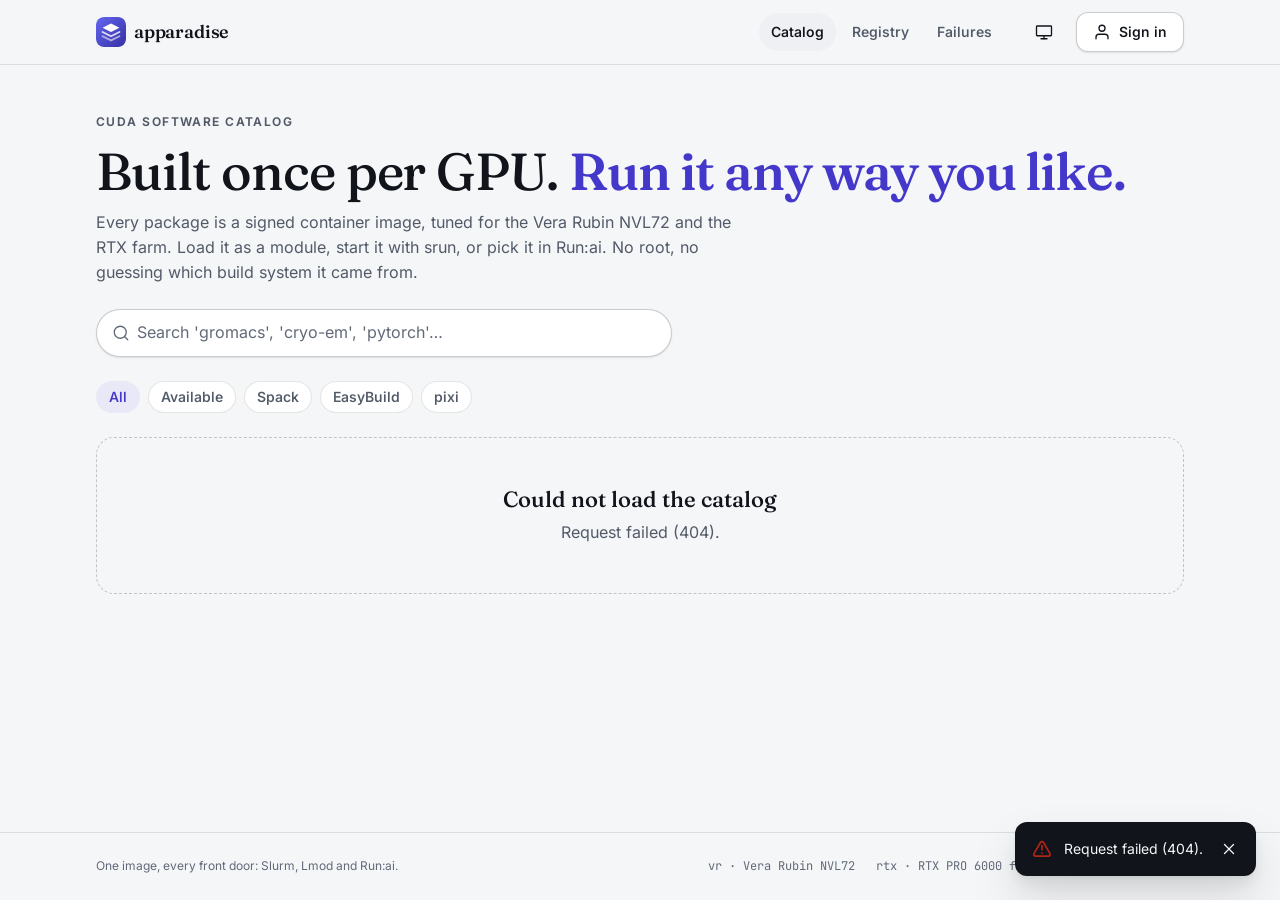
==== commit 687b050c: "Phase 3 frontend: failure database pages and upvotes - #/failures: search + stage filter over failur" ====
--- a/web/static/index.html
+++ b/web/static/index.html
@@ -18,6 +18,7 @@
   <link rel="stylesheet" href="css/catalog.css">
   <link rel="stylesheet" href="css/admin.css">
   <link rel="stylesheet" href="css/registry.css">
+  <link rel="stylesheet" href="css/failures.css">
   <script src="js/theme.js"></script>
   <script type="module" src="js/app.js"></script>
 </head>
--- a/web/static/css/catalog.css
+++ b/web/static/css/catalog.css
@@ -18,7 +18,8 @@
   .hdr-in { flex-wrap: wrap; height: auto; padding-block: var(--sp-2) 0; row-gap: var(--sp-1); }
   .hdr-nav { order: 10; flex-basis: 100%; margin: 0 0 var(--sp-2); }
   .hdr-nav a { padding: var(--sp-1) var(--sp-3); }
-  .user-wrap .avatar { display: none; }
+  /* the avatar names the user; the trigger keeps its aria-label */
+  .user .mb-label { display: none; }
 }
 
 .ftr { border-top: 1px solid var(--border); color: var(--text-faint); font-size: var(--fs-xs); }
--- a/web/static/css/failures.css
+++ b/web/static/css/failures.css
@@ -0,0 +1,54 @@
+/* Failure database (#/failures, #/f/<id>) and the upvote button. All values from tokens.css. */
+.vote {
+  display: inline-flex; flex-direction: column; align-items: center; justify-content: center; gap: 0;
+  min-width: 3rem; min-height: 3.25rem; padding: var(--sp-1) var(--sp-2); flex: none;
+  border: 1px solid var(--border); border-radius: var(--r-md); background: var(--surface);
+  color: var(--text-muted); font: 650 var(--fs-sm) / 1 var(--font-sans); cursor: pointer;
+  transition: color var(--dur-fast), background-color var(--dur-fast), border-color var(--dur-fast);
+}
+.vote:hover { color: var(--text); border-color: var(--border-strong); }
+.vote:focus-visible { outline: 2px solid var(--accent-ring); outline-offset: 2px; }
+.vote[aria-pressed="true"] { background: var(--accent-soft); color: var(--accent-text); border-color: transparent; }
+.vote[disabled] { cursor: progress; }
+.vote-icon { width: 1.1rem; height: 1.1rem; stroke-width: 2.25; }
+.vote-n { font-variant-numeric: tabular-nums; }
+
+.fstage {
+  display: inline-flex; align-items: center; padding: 0.15rem 0.5rem; border-radius: var(--r-pill);
+  font: 650 var(--fs-xs) / 1.4 var(--font-mono); letter-spacing: 0.02em;
+  background: var(--danger-bg); color: var(--danger);
+}
+.fstage[data-stage="no-recipe"], .fstage[data-stage="concretize"] { background: var(--warn-bg); color: var(--warn); }
+
+.fails { list-style: none; margin: 0; padding: 0; display: grid; gap: var(--sp-3); }
+.fail {
+  display: flex; align-items: flex-start; gap: var(--sp-4); padding: var(--sp-4) var(--sp-5);
+  background: var(--surface); border: 1px solid var(--border); border-radius: var(--r-lg);
+  box-shadow: var(--sh-1); animation: card-in var(--dur-slow) var(--ease-out) both;
+}
+.fail:hover { border-color: var(--border-strong); }
+.fail-skel { min-height: 7rem; background: var(--surface-sunken); box-shadow: none; }
+.fail-link { flex: 1; min-width: 0; display: grid; gap: var(--sp-2); color: inherit; text-decoration: none; }
+.fail-link:focus-visible { outline: 2px solid var(--accent-ring); outline-offset: 4px; border-radius: var(--r-sm); }
+.fail-top { display: flex; flex-wrap: wrap; align-items: center; gap: var(--sp-2); }
+.fail-error {
+  margin: 0; color: var(--text); font-size: var(--fs-sm); line-height: 1.5; overflow-wrap: anywhere;
+  display: -webkit-box; -webkit-line-clamp: 2; -webkit-box-orient: vertical; overflow: hidden;
+}
+.fail-link:hover .fail-error { color: var(--accent-text); }
+.fail-meta { display: flex; flex-wrap: wrap; gap: var(--sp-1) var(--sp-4); color: var(--text-faint); font-size: var(--fs-xs); }
+.fail-pkgs { color: var(--text-muted); font-weight: 600; }
+.fail-fixed { background: var(--success-bg); color: var(--success); border-color: transparent; }
+
+.fail-head { display: flex; align-items: flex-start; gap: var(--sp-4); }
+.fail-h1 { flex: 1; min-width: 0; margin: 0; font-size: var(--fs-xl); font-weight: 560; line-height: 1.35; overflow-wrap: anywhere; }
+.fail-log { max-height: 24rem; white-space: pre-wrap; overflow-wrap: anywhere; }
+.fail-note { font-size: var(--fs-xs); margin-top: calc(-1 * var(--sp-3)); }
+.fail-repairs { margin: 0; padding-inline-start: var(--sp-5); display: grid; gap: var(--sp-1); color: var(--text-muted); }
+
+.pkg-vote { margin-inline-start: auto; }
+.tc-fail { font-size: var(--fs-sm); font-weight: 600; }
+.pkg-votes { display: inline-flex; align-items: center; gap: 0.1rem; color: var(--text-faint); font-size: var(--fs-xs); font-weight: 650; font-variant-numeric: tabular-nums; }
+.pkg-votes .icon { width: 0.9rem; height: 0.9rem; }
+.tc-fail { display: inline-flex; align-items: center; gap: var(--sp-1); width: fit-content; }
+.tc-fail-icon { width: 1rem; height: 1rem; }
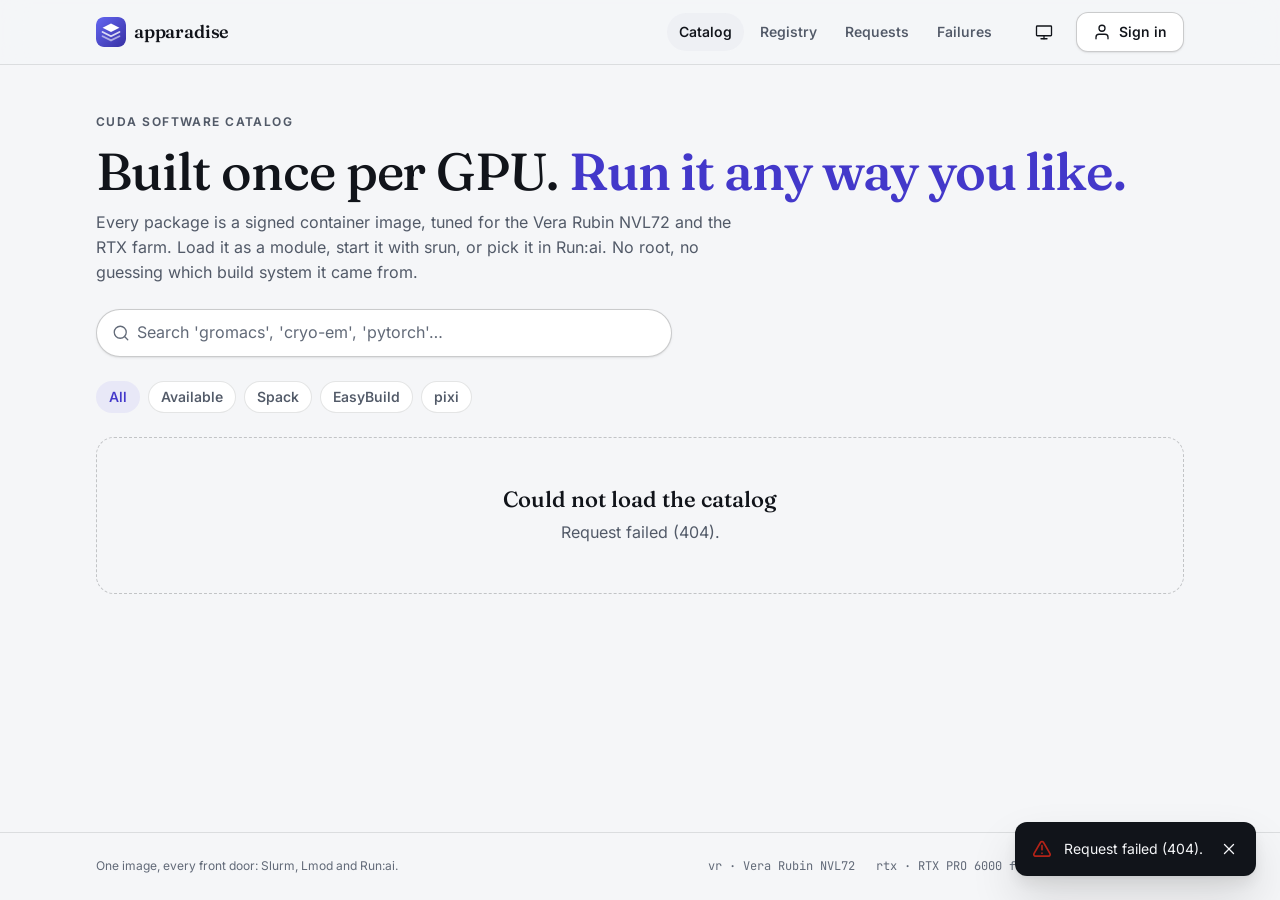
==== commit 01b4ba41: "Phase 3 frontend: Requests page and quota setting - #/requests: index search with the resolver's pic" ====
--- a/web/static/index.html
+++ b/web/static/index.html
@@ -19,6 +19,7 @@
   <link rel="stylesheet" href="css/admin.css">
   <link rel="stylesheet" href="css/registry.css">
   <link rel="stylesheet" href="css/failures.css">
+  <link rel="stylesheet" href="css/requests.css">
   <script src="js/theme.js"></script>
   <script type="module" src="js/app.js"></script>
 </head>
--- a/web/static/css/catalog.css
+++ b/web/static/css/catalog.css
@@ -16,7 +16,7 @@
 /* Phones: the nav becomes a second header row, so every section stays one tap away. */
 @media (max-width: 34em) {
   .hdr-in { flex-wrap: wrap; height: auto; padding-block: var(--sp-2) 0; row-gap: var(--sp-1); }
-  .hdr-nav { order: 10; flex-basis: 100%; margin: 0 0 var(--sp-2); }
+  .hdr-nav { order: 10; flex-basis: 100%; margin: 0 0 var(--sp-2); overflow-x: auto; scrollbar-width: none; }
   .hdr-nav a { padding: var(--sp-1) var(--sp-3); }
   /* the avatar names the user; the trigger keeps its aria-label */
   .user .mb-label { display: none; }
--- a/web/static/css/requests.css
+++ b/web/static/css/requests.css
@@ -0,0 +1,46 @@
+/* Requests page (#/requests). All values from tokens.css. */
+.rq-form { display: grid; gap: var(--sp-4); }
+.rq-form-head { display: flex; flex-wrap: wrap; align-items: center; justify-content: space-between; gap: var(--sp-3); }
+.rq-quota { display: inline-flex; align-items: center; gap: var(--sp-3); color: var(--text-muted); font-size: var(--fs-sm); margin: 0; }
+.rq-quota .icon { color: var(--success); }
+.rq-meter { width: 7rem; height: 0.5rem; }
+.rq-form .search { max-width: none; }
+
+.rq-results { list-style: none; margin: 0; padding: 0; display: grid; gap: var(--sp-1); }
+.rq-results:empty { display: none; }
+.rq-hit {
+  display: flex; flex-wrap: wrap; align-items: center; gap: var(--sp-2) var(--sp-3); cursor: pointer;
+  padding: var(--sp-2) var(--sp-3); border-radius: var(--r-md); border: 1px solid transparent;
+  transition: background-color var(--dur-fast), border-color var(--dur-fast);
+}
+.rq-hit:hover { background: var(--surface-sunken); }
+.rq-hit:focus-visible { outline: 2px solid var(--accent-ring); outline-offset: 1px; }
+.rq-hit[aria-selected="true"] { background: var(--accent-soft); border-color: transparent; }
+.rq-hit-name { font-weight: 600; }
+.rq-hit-pick { margin-inline-start: auto; color: var(--text-faint); font-size: var(--fs-xs); font-weight: 600; }
+.rq-none { color: var(--text-faint); font-size: var(--fs-sm); padding: var(--sp-2) var(--sp-3); }
+.rq-sources { display: inline-flex; flex-wrap: wrap; gap: var(--sp-1); }
+.rq-src { padding: 0.05rem 0.45rem; font-size: var(--fs-xs); }
+.rq-src[data-cuda="false"] { opacity: 0.6; }
+.rq-cuda { margin-inline-start: var(--sp-1); color: var(--success); font-weight: 700; letter-spacing: 0.02em; }
+
+.rq-detail:empty { display: none; }
+.rq-picked { display: grid; gap: var(--sp-3); padding: var(--sp-4); border-radius: var(--r-md); background: var(--surface-sunken); }
+.rq-picked-h { display: flex; flex-wrap: wrap; align-items: center; gap: var(--sp-3); font-size: var(--fs-lg); }
+.rq-why { color: var(--text-muted); font-size: var(--fs-sm); margin: 0; }
+.rq-why strong { color: var(--text); }
+
+.rqs { list-style: none; margin: 0; padding: 0; display: grid; gap: var(--sp-2); }
+.rq {
+  display: flex; align-items: center; gap: var(--sp-4); padding: var(--sp-3) var(--sp-4);
+  background: var(--surface); border: 1px solid var(--border); border-radius: var(--r-md);
+}
+.rq-main { flex: 1; min-width: 0; display: grid; gap: var(--sp-1); }
+.rq-top { display: flex; flex-wrap: wrap; align-items: center; gap: var(--sp-2) var(--sp-3); }
+.rq-name { font-weight: 650; color: var(--text); text-decoration: none; }
+.rq-name:hover { color: var(--accent-text); text-decoration: underline; }
+.rq-ver { color: var(--text-muted); }
+.rq-meta { display: flex; flex-wrap: wrap; gap: var(--sp-1) var(--sp-4); color: var(--text-faint); font-size: var(--fs-xs); }
+.rq .vote { min-height: 2.75rem; }
+.policy-form { display: flex; flex-wrap: wrap; align-items: flex-end; gap: var(--sp-3); }
+.policy-form .input { width: 8rem; }
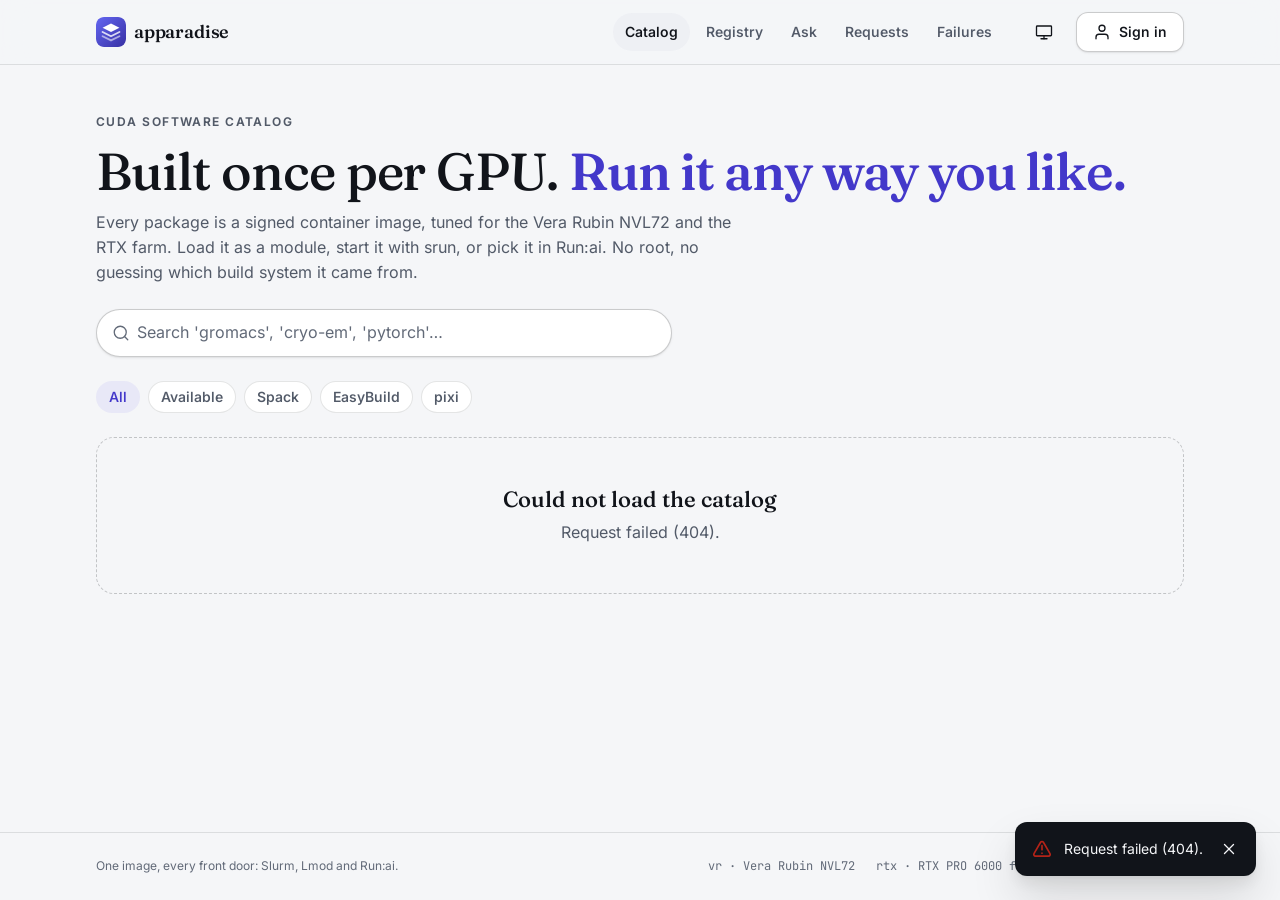
==== commit 325b0db1: "Phase 4: request chatbot (#/ask) - apparadise/chatbot.py: Claude through the official anthropic SDK " ====
--- a/web/static/index.html
+++ b/web/static/index.html
@@ -20,6 +20,7 @@
   <link rel="stylesheet" href="css/registry.css">
   <link rel="stylesheet" href="css/failures.css">
   <link rel="stylesheet" href="css/requests.css">
+  <link rel="stylesheet" href="css/chat.css">
   <script src="js/theme.js"></script>
   <script type="module" src="js/app.js"></script>
 </head>
--- a/web/static/css/requests.css
+++ b/web/static/css/requests.css
@@ -44,3 +44,15 @@
 .rq .vote { min-height: 2.75rem; }
 .policy-form { display: flex; flex-wrap: wrap; align-items: flex-end; gap: var(--sp-3); }
 .policy-form .input { width: 8rem; }
+
+/* Live build logs (js/livelog.js) */
+.livebox { display: grid; gap: var(--sp-2); }
+.live-log { max-height: 32rem; min-height: 8rem; white-space: pre-wrap; overflow-wrap: anywhere; }
+.live-state { display: inline-flex; align-items: center; gap: var(--sp-2); color: var(--text-muted); font-size: var(--fs-xs); font-weight: 600; }
+.live-state::before { content: ""; width: 0.5rem; height: 0.5rem; border-radius: 50%; background: var(--text-faint); }
+.live-state[data-state="live"]::before { background: var(--success); animation: live-pulse 1.6s ease-in-out infinite; }
+.live-state[data-state="error"]::before { background: var(--danger); }
+@keyframes live-pulse { 50% { opacity: 0.35; } }
+.rq-jobs { display: flex; flex-wrap: wrap; gap: var(--sp-1) var(--sp-3); }
+.rq-jobs a { font-size: var(--fs-xs); font-weight: 600; }
+@media (prefers-reduced-motion: reduce) { .live-state[data-state="live"]::before { animation: none; } }
--- a/web/static/css/chat.css
+++ b/web/static/css/chat.css
@@ -0,0 +1,45 @@
+/* Request chatbot (#/ask). All values from tokens.css. */
+.chat { display: grid; gap: var(--sp-4); max-width: 52rem; }
+.chat-head { display: flex; align-items: center; justify-content: space-between; gap: var(--sp-3); }
+.chat-model { font-size: var(--fs-xs); font-family: var(--font-mono); }
+.chat-thread { list-style: none; margin: 0; padding: 0; display: grid; gap: var(--sp-4); }
+.chat-empty { display: grid; gap: var(--sp-3); }
+.chat-sugg { display: flex; flex-wrap: wrap; gap: var(--sp-2); }
+.chat-msg { display: flex; }
+.chat-msg[data-role="user"] { justify-content: flex-end; }
+.chat-bubble {
+  max-width: min(100%, 44rem); display: grid; gap: var(--sp-3); padding: var(--sp-3) var(--sp-4);
+  border-radius: var(--r-lg); line-height: var(--lh-body); overflow-wrap: anywhere;
+  animation: card-in var(--dur-slow) var(--ease-out) both;
+}
+.chat-msg[data-role="user"] .chat-bubble { background: var(--accent); color: var(--on-accent); border-bottom-right-radius: var(--r-sm); }
+.chat-msg[data-role="assistant"] .chat-bubble { background: var(--surface); border: 1px solid var(--border); border-bottom-left-radius: var(--r-sm); box-shadow: var(--sh-1); }
+.chat-msg[data-role="error"] .chat-bubble { background: var(--danger-bg); color: var(--danger); }
+.chat-bubble p, .chat-bubble ul { margin: 0; }
+.chat-bubble ul { padding-inline-start: var(--sp-5); display: grid; gap: var(--sp-1); }
+.chat-bubble code { font-family: var(--font-mono); font-size: 0.9em; padding: 0.05rem 0.3rem; border-radius: var(--r-sm); background: var(--surface-sunken); }
+.chat-code { margin: 0; padding: var(--sp-3); border-radius: var(--r-md); background: var(--surface-sunken);
+  font: var(--fs-sm) / 1.5 var(--font-mono); white-space: pre-wrap; overflow-wrap: anywhere; }
+.chat-typing { display: inline-flex; gap: 0.3rem; padding: var(--sp-1) 0; }
+.chat-typing span { width: 0.45rem; height: 0.45rem; border-radius: 50%; background: var(--text-faint); animation: chat-dot 1.2s ease-in-out infinite; }
+.chat-typing span:nth-child(2) { animation-delay: 0.15s; }
+.chat-typing span:nth-child(3) { animation-delay: 0.3s; }
+@keyframes chat-dot { 40% { opacity: 0.25; transform: translateY(-2px); } }
+@media (prefers-reduced-motion: reduce) { .chat-typing span { animation: none; } }
+
+.chat-props { display: grid; gap: var(--sp-2); }
+.chat-prop { display: flex; flex-wrap: wrap; align-items: center; gap: var(--sp-2) var(--sp-4); padding: var(--sp-3);
+  border-radius: var(--r-md); background: var(--accent-soft); }
+.chat-prop-main { flex: 1; min-width: 12rem; display: grid; gap: 0.1rem; }
+.chat-prop-title { font-weight: 650; }
+.chat-prop-meta, .chat-prop-note { font-size: var(--fs-xs); color: var(--text-muted); }
+.chat-prop-result:empty { display: none; }
+.chat-prop-result { flex-basis: 100%; font-size: var(--fs-sm); display: grid; gap: var(--sp-1); }
+.chat-prop-result p { display: flex; align-items: center; gap: var(--sp-1); flex-wrap: wrap; }
+
+.chat-form { display: flex; align-items: flex-end; gap: var(--sp-2); position: sticky; bottom: var(--sp-3);
+  padding: var(--sp-2); border-radius: var(--r-lg); background: var(--surface); border: 1px solid var(--border); box-shadow: var(--sh-1); }
+.chat-input { flex: 1; resize: vertical; min-height: 2.75rem; max-height: 12rem; border: 0; box-shadow: none; }
+.chat-input:focus-visible { outline: none; }
+.chat-form:focus-within { border-color: var(--accent-ring); }
+.chat-fine { font-size: var(--fs-xs); color: var(--text-faint); }
